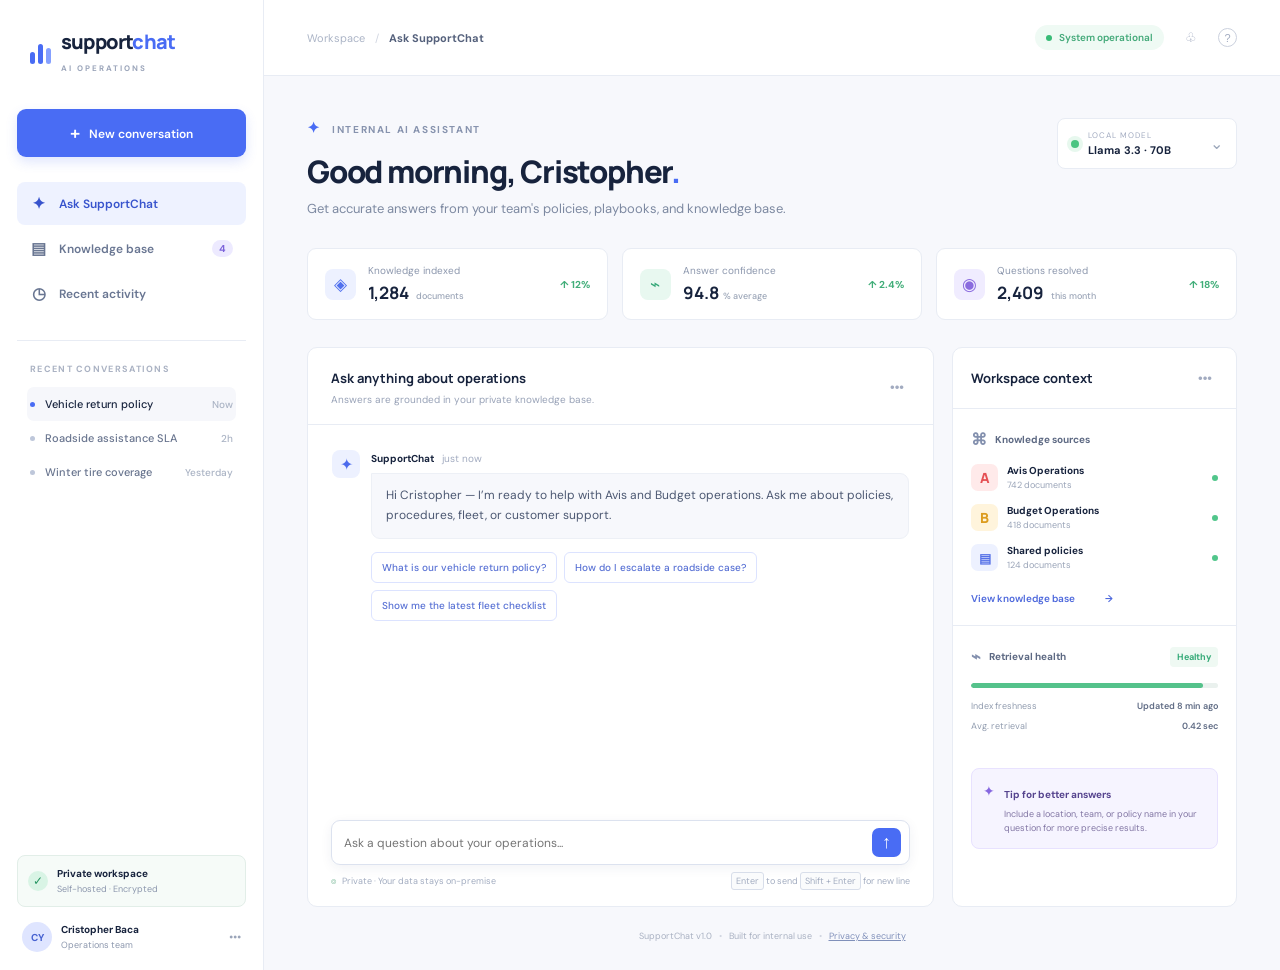
==== index.html @ 53b91ac0 "Init" ====
<!doctype html>
<html lang="en">
  <head>
    <meta charset="UTF-8" />
    <meta name="viewport" content="width=device-width, initial-scale=1.0" />
    <title>SupportChat — Avis / Budget AI workspace</title>
    <link rel="preconnect" href="https://fonts.googleapis.com" />
    <link rel="preconnect" href="https://fonts.gstatic.com" crossorigin />
    <link href="https://fonts.googleapis.com/css2?family=DM+Sans:wght@400;500;600;700&family=Manrope:wght@600;700;800&display=swap" rel="stylesheet" />
    <link rel="stylesheet" href="styles.css" />
  </head>
  <body>
    <div class="app-shell">
      <aside class="sidebar">
        <div class="brand">
          <div class="brand-mark"><span></span><span></span><span></span></div>
          <div><strong>support<span>chat</span></strong><small>AI OPERATIONS</small></div>
        </div>

        <button class="new-chat" id="newChat"><span>+</span> New conversation</button>

        <nav class="nav-list" aria-label="Main navigation">
          <a class="nav-item active" href="#"><span class="nav-icon">✦</span> Ask SupportChat</a>
          <a class="nav-item" href="#"><span class="nav-icon">▤</span> Knowledge base <b>4</b></a>
          <a class="nav-item" href="#"><span class="nav-icon">◷</span> Recent activity</a>
        </nav>

        <div class="sidebar-section">
          <label>Recent conversations</label>
          <button class="history-item selected"><span class="history-dot"></span><span>Vehicle return policy</span><time>Now</time></button>
          <button class="history-item"><span class="history-dot"></span><span>Roadside assistance SLA</span><time>2h</time></button>
          <button class="history-item"><span class="history-dot"></span><span>Winter tire coverage</span><time>Yesterday</time></button>
        </div>

        <div class="sidebar-footer">
          <div class="security-badge"><span>✓</span><div><strong>Private workspace</strong><small>Self-hosted · Encrypted</small></div></div>
          <div class="user-profile"><div class="avatar">CY</div><div><strong>Cristopher Baca</strong><small>Operations team</small></div><span class="more">•••</span></div>
        </div>
      </aside>

      <main class="main-content">
        <header class="topbar">
          <div class="breadcrumbs"><span>Workspace</span><i>/</i><strong>Ask SupportChat</strong></div>
          <div class="top-actions"><span class="live-pill"><span></span> System operational</span><button class="icon-button" aria-label="Notifications">♧</button><button class="help-button">?</button></div>
        </header>

        <div class="content-scroll">
          <section class="hero">
            <div>
              <div class="eyebrow"><span class="spark">✦</span> INTERNAL AI ASSISTANT</div>
              <h1>Good morning, Cristopher<span>.</span></h1>
              <p>Get accurate answers from your team's policies, playbooks, and knowledge base.</p>
            </div>
            <div class="model-chip"><span class="pulse"></span><div><small>LOCAL MODEL</small><strong>Llama 3.3 · 70B</strong></div><span class="chevron">⌄</span></div>
          </section>

          <section class="stats-row">
            <div class="stat-card"><div class="stat-icon blue">◈</div><div><small>Knowledge indexed</small><strong>1,284 <em>documents</em></strong></div><span class="stat-change">↑ 12%</span></div>
            <div class="stat-card"><div class="stat-icon green">⌁</div><div><small>Answer confidence</small><strong>94.8<em>% average</em></strong></div><span class="stat-change">↑ 2.4%</span></div>
            <div class="stat-card"><div class="stat-icon violet">◉</div><div><small>Questions resolved</small><strong>2,409 <em>this month</em></strong></div><span class="stat-change">↑ 18%</span></div>
          </section>

          <section class="workspace-grid">
            <div class="chat-panel">
              <div class="panel-heading"><div><h2>Ask anything about operations</h2><p>Answers are grounded in your private knowledge base.</p></div><button class="dots">•••</button></div>
              <div class="conversation" id="conversation">
                <div class="message assistant">
                  <div class="message-avatar">✦</div>
                  <div><div class="message-meta"><strong>SupportChat</strong><span>just now</span></div><div class="message-bubble">Hi Cristopher — I’m ready to help with Avis and Budget operations. Ask me about policies, procedures, fleet, or customer support.</div><div class="suggestions"><button class="suggestion">What is our vehicle return policy?</button><button class="suggestion">How do I escalate a roadside case?</button><button class="suggestion">Show me the latest fleet checklist</button></div></div>
                </div>
              </div>
              <div class="composer-wrap">
                <div class="composer"><textarea id="prompt" rows="1" placeholder="Ask a question about your operations..."></textarea><button id="sendButton" class="send-button" aria-label="Send message">↑</button></div>
                <div class="composer-meta"><span><span class="lock">⌾</span> Private · Your data stays on-premise</span><span><kbd>Enter</kbd> to send <kbd>Shift + Enter</kbd> for new line</span></div>
              </div>
            </div>

            <aside class="context-panel">
              <div class="context-header"><h2>Workspace context</h2><button class="dots">•••</button></div>
              <div class="context-block"><div class="context-label"><span class="label-icon">⌘</span> Knowledge sources</div><div class="source-list"><div class="source"><span class="source-logo avis">A</span><div><strong>Avis Operations</strong><small>742 documents</small></div><span class="source-status"></span></div><div class="source"><span class="source-logo budget">B</span><div><strong>Budget Operations</strong><small>418 documents</small></div><span class="source-status"></span></div><div class="source"><span class="source-logo policy">▤</span><div><strong>Shared policies</strong><small>124 documents</small></div><span class="source-status"></span></div></div><button class="view-all">View knowledge base <span>→</span></button></div>
              <div class="context-block health"><div class="context-label"><span class="label-icon">⌁</span> Retrieval health <span class="healthy">Healthy</span></div><div class="health-meter"><span></span></div><div class="health-values"><span>Index freshness</span><strong>Updated 8 min ago</strong></div><div class="health-values"><span>Avg. retrieval</span><strong>0.42 sec</strong></div></div>
              <div class="tip-card"><span class="tip-spark">✦</span><div><strong>Tip for better answers</strong><p>Include a location, team, or policy name in your question for more precise results.</p></div></div>
            </aside>
          </section>
          <footer>SupportChat v1.0 <span>•</span> Built for internal use <span>•</span> <a href="#">Privacy & security</a></footer>
        </div>
      </main>
    </div>
    <script src="app.js"></script>
  </body>
</html>
---- styles.css ----
:root{--ink:#17233d;--muted:#74809b;--line:#e8ecf4;--blue:#496cf4;--bg:#f7f8fc;--violet:#7b62da;font-family:"DM Sans",sans-serif;color:var(--ink)}*{box-sizing:border-box}body{margin:0;background:var(--bg);min-height:100vh}.app-shell{display:flex;min-height:100vh}.sidebar{width:264px;background:#fff;border-right:1px solid var(--line);padding:28px 17px 18px;display:flex;flex-direction:column}.brand{display:flex;align-items:center;gap:10px;padding:0 13px 33px}.brand strong{display:block;font:800 20px Manrope,sans-serif;letter-spacing:-.8px}.brand strong span{color:var(--blue)}.brand small{font-size:8px;color:#9ba5ba;letter-spacing:2px;font-weight:700}.brand-mark{display:flex;align-items:flex-end;gap:3px;height:24px}.brand-mark span{width:5px;border-radius:6px;background:var(--blue);display:block}.brand-mark span:first-child{height:12px}.brand-mark span:nth-child(2){height:20px}.brand-mark span:last-child{height:16px;background:#85a0ff}.new-chat{width:100%;border:0;border-radius:9px;background:var(--blue);color:#fff;padding:12px;font:600 12px "DM Sans";cursor:pointer;box-shadow:0 5px 12px #496cf42b}.new-chat span{font-size:18px;vertical-align:-1px;margin-right:6px}.nav-list{padding:23px 0;border-bottom:1px solid var(--line)}.nav-item{display:flex;align-items:center;gap:12px;text-decoration:none;color:#697692;padding:11px 13px;border-radius:8px;font-size:12px;font-weight:600;margin:2px 0}.nav-item.active{background:#eef2ff;color:#3854cd}.nav-icon{font-size:16px;width:17px;text-align:center}.nav-item b{margin-left:auto;border-radius:10px;background:#edeaff;color:#7b62da;padding:2px 7px;font-size:10px}.sidebar-section{padding:22px 10px}.sidebar-section label{display:block;text-transform:uppercase;font-size:9px;font-weight:700;letter-spacing:1.3px;color:#aab2c3;margin:0 3px 12px}.history-item{width:100%;display:flex;align-items:center;border:0;background:transparent;text-align:left;color:#68748e;padding:10px 3px;border-radius:7px;font:500 11px "DM Sans";cursor:pointer}.history-item.selected{background:#f6f7fb;color:var(--ink)}.history-dot{width:5px;height:5px;border-radius:50%;background:#bec7da;margin-right:10px}.history-item.selected .history-dot{background:var(--blue)}.history-item time{margin-left:auto;color:#aab3c4;font-size:10px}.sidebar-footer{margin-top:auto}.security-badge{display:flex;gap:9px;align-items:center;border:1px solid #e2eee8;background:#f6fbf8;border-radius:8px;padding:11px 10px;margin-bottom:15px}.security-badge>span{background:#d9f4e5;color:#249460;border-radius:50%;width:20px;height:20px;text-align:center;padding-top:2px;font-size:12px}.security-badge strong,.security-badge small,.user-profile strong,.user-profile small{display:block}.security-badge strong{font-size:10px}.security-badge small,.user-profile small{font-size:9px;color:#8c97ad;margin-top:3px}.user-profile{display:flex;align-items:center;gap:9px;padding:0 5px}.avatar{width:30px;height:30px;border-radius:50%;background:#dfe5ff;color:#4762d1;display:grid;place-items:center;font-size:10px;font-weight:700}.user-profile strong{font-size:10px}.more{margin-left:auto;color:#9ba5b9;font-size:12px}.main-content{flex:1;min-width:0}.topbar{height:76px;background:#fff;border-bottom:1px solid var(--line);display:flex;align-items:center;justify-content:space-between;padding:0 43px}.breadcrumbs{font-size:11px;color:#abb4c6}.breadcrumbs i{font-style:normal;padding:0 10px;color:#d1d6e1}.breadcrumbs strong{color:#55617c}.top-actions{display:flex;align-items:center;gap:15px}.live-pill{color:#43a979;background:#effaf4;border-radius:20px;padding:6px 11px;font-size:10px;font-weight:600}.live-pill span{display:inline-block;width:6px;height:6px;border-radius:50%;background:#39bb77;margin-right:5px}.icon-button,.help-button,.dots{border:0;background:none;color:#a2abc0;cursor:pointer}.help-button{border:1px solid #cbd1de;border-radius:50%;width:19px;height:19px;padding:0;font-size:11px}.content-scroll{max-width:1260px;margin:auto;padding:42px 43px 28px}.hero{display:flex;justify-content:space-between;align-items:flex-start;margin-bottom:31px}.eyebrow{font-size:10px;letter-spacing:1.6px;color:#8793ae;font-weight:700;margin-bottom:12px}.spark{color:var(--blue);font-size:15px;margin-right:7px}h1{font:800 31px Manrope,sans-serif;letter-spacing:-1.2px;margin:0 0 8px}h1 span{color:var(--blue)}.hero p{margin:0;color:#7d89a1;font-size:13px}.model-chip{display:flex;align-items:center;gap:9px;padding:11px 13px;border:1px solid var(--line);border-radius:8px;background:#fff;min-width:180px}.model-chip small{display:block;font-size:8px;color:#a2abc0;letter-spacing:1px}.model-chip strong{display:block;font-size:11px;margin-top:3px}.pulse{width:8px;height:8px;border-radius:50%;background:#4bc481;box-shadow:0 0 0 4px #e7f8ee}.chevron{margin-left:auto;color:#9ba6ba}.stats-row{display:grid;grid-template-columns:repeat(3,1fr);gap:14px;margin-bottom:27px}.stat-card{background:#fff;border:1px solid var(--line);border-radius:9px;padding:15px 17px;display:flex;align-items:center;gap:12px}.stat-icon{width:31px;height:31px;border-radius:8px;display:grid;place-items:center;font-size:17px}.stat-icon.blue{color:#5171ee;background:#edf1ff}.stat-icon.green{color:#35a878;background:#e8f8f0}.stat-icon.violet{color:#8a6bdf;background:#f0ecff}.stat-card small{display:block;color:#8c97ad;font-size:10px}.stat-card strong{font:700 17px Manrope,sans-serif;display:block;margin-top:4px}.stat-card em{font:500 9px "DM Sans";color:#9ba5b7;font-style:normal;margin-left:4px}.stat-change{margin-left:auto;color:#40ad78;font-size:10px;font-weight:700}.workspace-grid{display:grid;grid-template-columns:minmax(0,1fr) 285px;gap:18px}.chat-panel,.context-panel{background:#fff;border:1px solid var(--line);border-radius:10px}.chat-panel{min-height:560px;display:flex;flex-direction:column}.panel-heading,.context-header{display:flex;justify-content:space-between;padding:21px 23px 18px;border-bottom:1px solid var(--line)}h2{font:700 13px Manrope,sans-serif;margin:0}.panel-heading p{color:#98a2b7;margin:6px 0 0;font-size:10px}.conversation{padding:25px 24px;flex:1}.message{display:flex;gap:11px;max-width:680px}.message-avatar{width:28px;height:28px;border-radius:8px;background:#edf1ff;color:#4c6bed;display:grid;place-items:center;flex:0 0 auto}.message-meta{font-size:10px;margin:2px 0 8px}.message-meta strong{margin-right:8px}.message-meta span{color:#a2abc0}.message-bubble{font-size:12px;line-height:1.65;background:#f7f8fc;border:1px solid #edf0f6;color:#4c5872;padding:12px 14px;border-radius:0 9px 9px 9px}.suggestions{display:flex;flex-wrap:wrap;gap:7px;margin-top:13px}.suggestion{font:500 10px "DM Sans";color:#5770d4;background:#fff;border:1px solid #dce3ff;border-radius:6px;padding:8px 10px;cursor:pointer}.suggestion:hover{background:#f3f5ff}.composer-wrap{padding:0 23px 19px}.composer{border:1px solid #dce2ef;border-radius:9px;display:flex;align-items:flex-end;padding:7px 8px 7px 12px;box-shadow:0 3px 12px #1a2c5910}.composer textarea{resize:none;border:0;outline:0;flex:1;font:12px "DM Sans";color:var(--ink);padding:6px 0}.send-button{width:29px;height:29px;border:0;border-radius:7px;background:var(--blue);color:white;font-size:18px;cursor:pointer}.composer-meta{display:flex;justify-content:space-between;color:#a2acc0;font-size:9px;margin-top:10px}.lock{color:#65ad88;margin-right:4px}.composer-meta kbd{font:9px "DM Sans";border:1px solid #d8deea;background:#fafbfc;border-radius:3px;padding:2px 4px}.context-panel{padding-bottom:18px}.context-header{padding:21px 18px}.context-block{padding:20px 18px 18px;border-bottom:1px solid var(--line)}.context-label{color:#5d6983;font-size:10px;font-weight:700;display:flex;align-items:center;gap:8px}.label-icon{color:#8390ae;font-size:16px}.source-list{margin-top:14px}.source{display:flex;align-items:center;gap:9px;margin:13px 0}.source-logo{display:grid;place-items:center;width:27px;height:27px;border-radius:7px;font:800 14px Manrope}.source-logo.avis{background:#ffeaea;color:#e55054}.source-logo.budget{background:#fff4dc;color:#dc9c20}.source-logo.policy{background:#edf1ff;color:#5470e7;font-size:13px}.source strong,.source small{display:block}.source strong{font-size:10px}.source small{color:#9aa4b8;font-size:9px;margin-top:2px}.source-status{margin-left:auto;width:6px;height:6px;border-radius:50%;background:#51c68b}.view-all{border:0;background:none;color:#4d68dc;font:600 10px "DM Sans";padding:8px 0 0;cursor:pointer}.view-all span{margin-left:28px}.health{border:0}.healthy{color:#37ab79;background:#eff9f3;padding:4px 7px;border-radius:4px;font-size:9px;margin-left:auto}.health-meter{height:5px;border-radius:9px;background:#eaf1ee;margin:16px 0 12px;overflow:hidden}.health-meter span{display:block;width:94%;height:100%;background:#55c28b;border-radius:9px}.health-values{display:flex;justify-content:space-between;font-size:9px;color:#919caf;margin-top:8px}.health-values strong{font-weight:600;color:#5f6b84}.tip-card{margin:18px;background:#f6f4ff;border:1px solid #e8e2ff;border-radius:8px;padding:13px 11px;display:flex;gap:9px}.tip-spark{color:#8667e0;font-size:14px}.tip-card strong{font-size:10px;color:#55438e}.tip-card p{font-size:9px;color:#8276a4;line-height:1.5;margin:5px 0 0}footer{text-align:center;color:#a9b1c2;font-size:9px;margin-top:23px}footer span{padding:0 5px;color:#d2d7e1}footer a{color:#8090ba}@media(max-width:850px){.sidebar{width:220px}.content-scroll{padding:30px 22px}.topbar{padding:0 22px}.workspace-grid{grid-template-columns:1fr}.context-panel{display:grid;grid-template-columns:1fr 1fr}.context-header{grid-column:1/-1}.tip-card{grid-column:1/-1}.stats-row{gap:8px}.stat-card{padding:12px}.stat-card em{display:none}}@media(max-width:620px){.sidebar{display:none}.topbar{height:60px}.hero{display:block}.model-chip{margin-top:18px}.stats-row{grid-template-columns:1fr}.content-scroll{padding:25px 15px}.composer-meta span:last-child{display:none}.context-panel{display:block}}
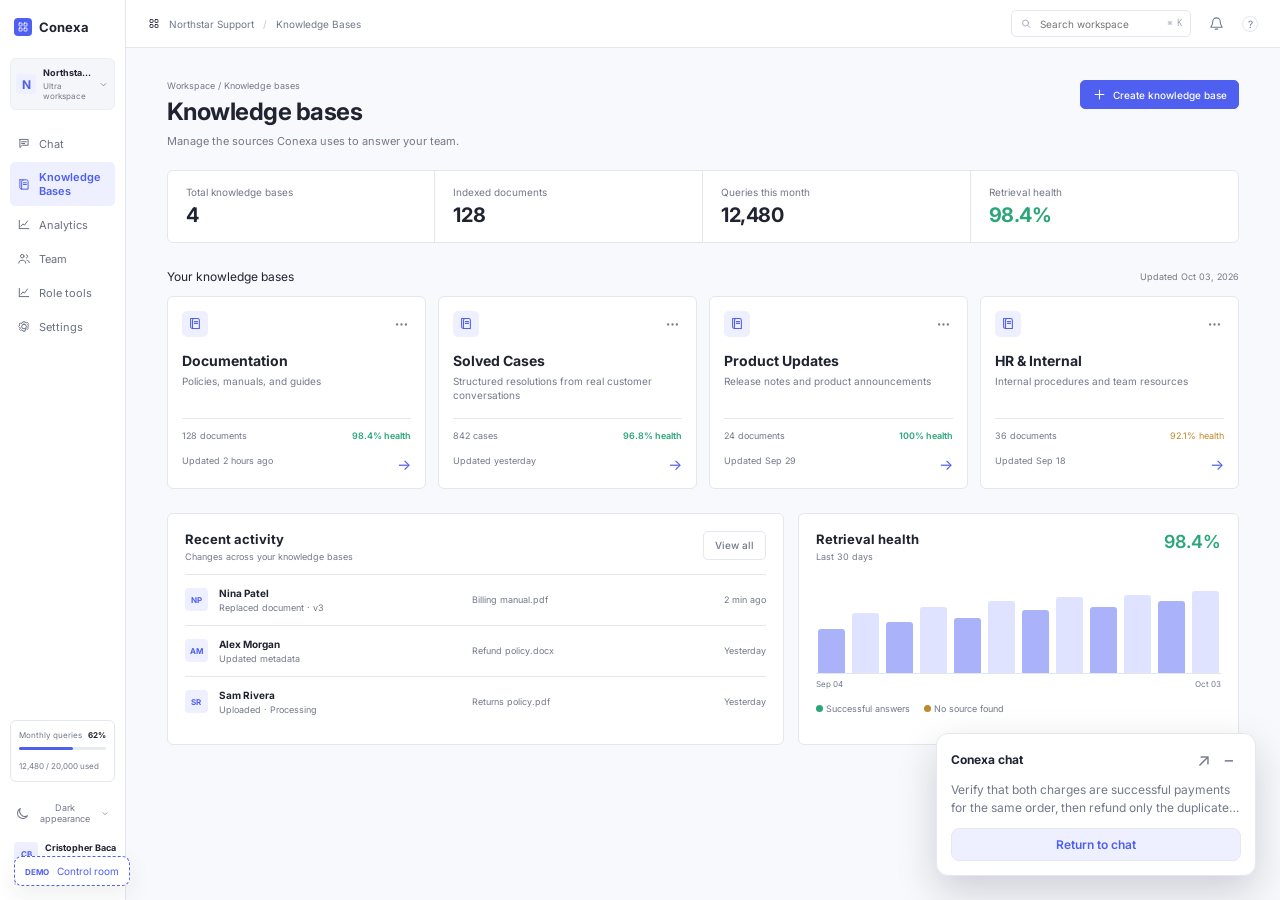
==== commit cf8d6d78: "ABLE TO PUBLISH" ====
--- a/index.html
+++ b/index.html
@@ -1,91 +1,16 @@
-<!doctype html>
+﻿<!doctype html>
 <html lang="en">
   <head>
     <meta charset="UTF-8" />
     <meta name="viewport" content="width=device-width, initial-scale=1.0" />
-    <title>SupportChat — Avis / Budget AI workspace</title>
+    <title>Conexa</title>
     <link rel="preconnect" href="https://fonts.googleapis.com" />
     <link rel="preconnect" href="https://fonts.gstatic.com" crossorigin />
-    <link href="https://fonts.googleapis.com/css2?family=DM+Sans:wght@400;500;600;700&family=Manrope:wght@600;700;800&display=swap" rel="stylesheet" />
-    <link rel="stylesheet" href="styles.css" />
+    <link href="https://fonts.googleapis.com/css2?family=Inter:wght@400;500;600;700&display=swap" rel="stylesheet" />
+    <link rel="stylesheet" href="./styles.css" />
   </head>
   <body>
-    <div class="app-shell">
-      <aside class="sidebar">
-        <div class="brand">
-          <div class="brand-mark"><span></span><span></span><span></span></div>
-          <div><strong>support<span>chat</span></strong><small>AI OPERATIONS</small></div>
-        </div>
-
-        <button class="new-chat" id="newChat"><span>+</span> New conversation</button>
-
-        <nav class="nav-list" aria-label="Main navigation">
-          <a class="nav-item active" href="#"><span class="nav-icon">✦</span> Ask SupportChat</a>
-          <a class="nav-item" href="#"><span class="nav-icon">▤</span> Knowledge base <b>4</b></a>
-          <a class="nav-item" href="#"><span class="nav-icon">◷</span> Recent activity</a>
-        </nav>
-
-        <div class="sidebar-section">
-          <label>Recent conversations</label>
-          <button class="history-item selected"><span class="history-dot"></span><span>Vehicle return policy</span><time>Now</time></button>
-          <button class="history-item"><span class="history-dot"></span><span>Roadside assistance SLA</span><time>2h</time></button>
-          <button class="history-item"><span class="history-dot"></span><span>Winter tire coverage</span><time>Yesterday</time></button>
-        </div>
-
-        <div class="sidebar-footer">
-          <div class="security-badge"><span>✓</span><div><strong>Private workspace</strong><small>Self-hosted · Encrypted</small></div></div>
-          <div class="user-profile"><div class="avatar">CY</div><div><strong>Cristopher Baca</strong><small>Operations team</small></div><span class="more">•••</span></div>
-        </div>
-      </aside>
-
-      <main class="main-content">
-        <header class="topbar">
-          <div class="breadcrumbs"><span>Workspace</span><i>/</i><strong>Ask SupportChat</strong></div>
-          <div class="top-actions"><span class="live-pill"><span></span> System operational</span><button class="icon-button" aria-label="Notifications">♧</button><button class="help-button">?</button></div>
-        </header>
-
-        <div class="content-scroll">
-          <section class="hero">
-            <div>
-              <div class="eyebrow"><span class="spark">✦</span> INTERNAL AI ASSISTANT</div>
-              <h1>Good morning, Cristopher<span>.</span></h1>
-              <p>Get accurate answers from your team's policies, playbooks, and knowledge base.</p>
-            </div>
-            <div class="model-chip"><span class="pulse"></span><div><small>LOCAL MODEL</small><strong>Llama 3.3 · 70B</strong></div><span class="chevron">⌄</span></div>
-          </section>
-
-          <section class="stats-row">
-            <div class="stat-card"><div class="stat-icon blue">◈</div><div><small>Knowledge indexed</small><strong>1,284 <em>documents</em></strong></div><span class="stat-change">↑ 12%</span></div>
-            <div class="stat-card"><div class="stat-icon green">⌁</div><div><small>Answer confidence</small><strong>94.8<em>% average</em></strong></div><span class="stat-change">↑ 2.4%</span></div>
-            <div class="stat-card"><div class="stat-icon violet">◉</div><div><small>Questions resolved</small><strong>2,409 <em>this month</em></strong></div><span class="stat-change">↑ 18%</span></div>
-          </section>
-
-          <section class="workspace-grid">
-            <div class="chat-panel">
-              <div class="panel-heading"><div><h2>Ask anything about operations</h2><p>Answers are grounded in your private knowledge base.</p></div><button class="dots">•••</button></div>
-              <div class="conversation" id="conversation">
-                <div class="message assistant">
-                  <div class="message-avatar">✦</div>
-                  <div><div class="message-meta"><strong>SupportChat</strong><span>just now</span></div><div class="message-bubble">Hi Cristopher — I’m ready to help with Avis and Budget operations. Ask me about policies, procedures, fleet, or customer support.</div><div class="suggestions"><button class="suggestion">What is our vehicle return policy?</button><button class="suggestion">How do I escalate a roadside case?</button><button class="suggestion">Show me the latest fleet checklist</button></div></div>
-                </div>
-              </div>
-              <div class="composer-wrap">
-                <div class="composer"><textarea id="prompt" rows="1" placeholder="Ask a question about your operations..."></textarea><button id="sendButton" class="send-button" aria-label="Send message">↑</button></div>
-                <div class="composer-meta"><span><span class="lock">⌾</span> Private · Your data stays on-premise</span><span><kbd>Enter</kbd> to send <kbd>Shift + Enter</kbd> for new line</span></div>
-              </div>
-            </div>
-
-            <aside class="context-panel">
-              <div class="context-header"><h2>Workspace context</h2><button class="dots">•••</button></div>
-              <div class="context-block"><div class="context-label"><span class="label-icon">⌘</span> Knowledge sources</div><div class="source-list"><div class="source"><span class="source-logo avis">A</span><div><strong>Avis Operations</strong><small>742 documents</small></div><span class="source-status"></span></div><div class="source"><span class="source-logo budget">B</span><div><strong>Budget Operations</strong><small>418 documents</small></div><span class="source-status"></span></div><div class="source"><span class="source-logo policy">▤</span><div><strong>Shared policies</strong><small>124 documents</small></div><span class="source-status"></span></div></div><button class="view-all">View knowledge base <span>→</span></button></div>
-              <div class="context-block health"><div class="context-label"><span class="label-icon">⌁</span> Retrieval health <span class="healthy">Healthy</span></div><div class="health-meter"><span></span></div><div class="health-values"><span>Index freshness</span><strong>Updated 8 min ago</strong></div><div class="health-values"><span>Avg. retrieval</span><strong>0.42 sec</strong></div></div>
-              <div class="tip-card"><span class="tip-spark">✦</span><div><strong>Tip for better answers</strong><p>Include a location, team, or policy name in your question for more precise results.</p></div></div>
-            </aside>
-          </section>
-          <footer>SupportChat v1.0 <span>•</span> Built for internal use <span>•</span> <a href="#">Privacy & security</a></footer>
-        </div>
-      </main>
-    </div>
-    <script src="app.js"></script>
+    <div id="app"></div>
+    <script type="module" src="./js/app.js"></script>
   </body>
 </html>
--- a/styles.css
+++ b/styles.css
@@ -1 +1,5 @@
-:root{--ink:#17233d;--muted:#74809b;--line:#e8ecf4;--blue:#496cf4;--bg:#f7f8fc;--violet:#7b62da;font-family:"DM Sans",sans-serif;color:var(--ink)}*{box-sizing:border-box}body{margin:0;background:var(--bg);min-height:100vh}.app-shell{display:flex;min-height:100vh}.sidebar{width:264px;background:#fff;border-right:1px solid var(--line);padding:28px 17px 18px;display:flex;flex-direction:column}.brand{display:flex;align-items:center;gap:10px;padding:0 13px 33px}.brand strong{display:block;font:800 20px Manrope,sans-serif;letter-spacing:-.8px}.brand strong span{color:var(--blue)}.brand small{font-size:8px;color:#9ba5ba;letter-spacing:2px;font-weight:700}.brand-mark{display:flex;align-items:flex-end;gap:3px;height:24px}.brand-mark span{width:5px;border-radius:6px;background:var(--blue);display:block}.brand-mark span:first-child{height:12px}.brand-mark span:nth-child(2){height:20px}.brand-mark span:last-child{height:16px;background:#85a0ff}.new-chat{width:100%;border:0;border-radius:9px;background:var(--blue);color:#fff;padding:12px;font:600 12px "DM Sans";cursor:pointer;box-shadow:0 5px 12px #496cf42b}.new-chat span{font-size:18px;vertical-align:-1px;margin-right:6px}.nav-list{padding:23px 0;border-bottom:1px solid var(--line)}.nav-item{display:flex;align-items:center;gap:12px;text-decoration:none;color:#697692;padding:11px 13px;border-radius:8px;font-size:12px;font-weight:600;margin:2px 0}.nav-item.active{background:#eef2ff;color:#3854cd}.nav-icon{font-size:16px;width:17px;text-align:center}.nav-item b{margin-left:auto;border-radius:10px;background:#edeaff;color:#7b62da;padding:2px 7px;font-size:10px}.sidebar-section{padding:22px 10px}.sidebar-section label{display:block;text-transform:uppercase;font-size:9px;font-weight:700;letter-spacing:1.3px;color:#aab2c3;margin:0 3px 12px}.history-item{width:100%;display:flex;align-items:center;border:0;background:transparent;text-align:left;color:#68748e;padding:10px 3px;border-radius:7px;font:500 11px "DM Sans";cursor:pointer}.history-item.selected{background:#f6f7fb;color:var(--ink)}.history-dot{width:5px;height:5px;border-radius:50%;background:#bec7da;margin-right:10px}.history-item.selected .history-dot{background:var(--blue)}.history-item time{margin-left:auto;color:#aab3c4;font-size:10px}.sidebar-footer{margin-top:auto}.security-badge{display:flex;gap:9px;align-items:center;border:1px solid #e2eee8;background:#f6fbf8;border-radius:8px;padding:11px 10px;margin-bottom:15px}.security-badge>span{background:#d9f4e5;color:#249460;border-radius:50%;width:20px;height:20px;text-align:center;padding-top:2px;font-size:12px}.security-badge strong,.security-badge small,.user-profile strong,.user-profile small{display:block}.security-badge strong{font-size:10px}.security-badge small,.user-profile small{font-size:9px;color:#8c97ad;margin-top:3px}.user-profile{display:flex;align-items:center;gap:9px;padding:0 5px}.avatar{width:30px;height:30px;border-radius:50%;background:#dfe5ff;color:#4762d1;display:grid;place-items:center;font-size:10px;font-weight:700}.user-profile strong{font-size:10px}.more{margin-left:auto;color:#9ba5b9;font-size:12px}.main-content{flex:1;min-width:0}.topbar{height:76px;background:#fff;border-bottom:1px solid var(--line);display:flex;align-items:center;justify-content:space-between;padding:0 43px}.breadcrumbs{font-size:11px;color:#abb4c6}.breadcrumbs i{font-style:normal;padding:0 10px;color:#d1d6e1}.breadcrumbs strong{color:#55617c}.top-actions{display:flex;align-items:center;gap:15px}.live-pill{color:#43a979;background:#effaf4;border-radius:20px;padding:6px 11px;font-size:10px;font-weight:600}.live-pill span{display:inline-block;width:6px;height:6px;border-radius:50%;background:#39bb77;margin-right:5px}.icon-button,.help-button,.dots{border:0;background:none;color:#a2abc0;cursor:pointer}.help-button{border:1px solid #cbd1de;border-radius:50%;width:19px;height:19px;padding:0;font-size:11px}.content-scroll{max-width:1260px;margin:auto;padding:42px 43px 28px}.hero{display:flex;justify-content:space-between;align-items:flex-start;margin-bottom:31px}.eyebrow{font-size:10px;letter-spacing:1.6px;color:#8793ae;font-weight:700;margin-bottom:12px}.spark{color:var(--blue);font-size:15px;margin-right:7px}h1{font:800 31px Manrope,sans-serif;letter-spacing:-1.2px;margin:0 0 8px}h1 span{color:var(--blue)}.hero p{margin:0;color:#7d89a1;font-size:13px}.model-chip{display:flex;align-items:center;gap:9px;padding:11px 13px;border:1px solid var(--line);border-radius:8px;background:#fff;min-width:180px}.model-chip small{display:block;font-size:8px;color:#a2abc0;letter-spacing:1px}.model-chip strong{display:block;font-size:11px;margin-top:3px}.pulse{width:8px;height:8px;border-radius:50%;background:#4bc481;box-shadow:0 0 0 4px #e7f8ee}.chevron{margin-left:auto;color:#9ba6ba}.stats-row{display:grid;grid-template-columns:repeat(3,1fr);gap:14px;margin-bottom:27px}.stat-card{background:#fff;border:1px solid var(--line);border-radius:9px;padding:15px 17px;display:flex;align-items:center;gap:12px}.stat-icon{width:31px;height:31px;border-radius:8px;display:grid;place-items:center;font-size:17px}.stat-icon.blue{color:#5171ee;background:#edf1ff}.stat-icon.green{color:#35a878;background:#e8f8f0}.stat-icon.violet{color:#8a6bdf;background:#f0ecff}.stat-card small{display:block;color:#8c97ad;font-size:10px}.stat-card strong{font:700 17px Manrope,sans-serif;display:block;margin-top:4px}.stat-card em{font:500 9px "DM Sans";color:#9ba5b7;font-style:normal;margin-left:4px}.stat-change{margin-left:auto;color:#40ad78;font-size:10px;font-weight:700}.workspace-grid{display:grid;grid-template-columns:minmax(0,1fr) 285px;gap:18px}.chat-panel,.context-panel{background:#fff;border:1px solid var(--line);border-radius:10px}.chat-panel{min-height:560px;display:flex;flex-direction:column}.panel-heading,.context-header{display:flex;justify-content:space-between;padding:21px 23px 18px;border-bottom:1px solid var(--line)}h2{font:700 13px Manrope,sans-serif;margin:0}.panel-heading p{color:#98a2b7;margin:6px 0 0;font-size:10px}.conversation{padding:25px 24px;flex:1}.message{display:flex;gap:11px;max-width:680px}.message-avatar{width:28px;height:28px;border-radius:8px;background:#edf1ff;color:#4c6bed;display:grid;place-items:center;flex:0 0 auto}.message-meta{font-size:10px;margin:2px 0 8px}.message-meta strong{margin-right:8px}.message-meta span{color:#a2abc0}.message-bubble{font-size:12px;line-height:1.65;background:#f7f8fc;border:1px solid #edf0f6;color:#4c5872;padding:12px 14px;border-radius:0 9px 9px 9px}.suggestions{display:flex;flex-wrap:wrap;gap:7px;margin-top:13px}.suggestion{font:500 10px "DM Sans";color:#5770d4;background:#fff;border:1px solid #dce3ff;border-radius:6px;padding:8px 10px;cursor:pointer}.suggestion:hover{background:#f3f5ff}.composer-wrap{padding:0 23px 19px}.composer{border:1px solid #dce2ef;border-radius:9px;display:flex;align-items:flex-end;padding:7px 8px 7px 12px;box-shadow:0 3px 12px #1a2c5910}.composer textarea{resize:none;border:0;outline:0;flex:1;font:12px "DM Sans";color:var(--ink);padding:6px 0}.send-button{width:29px;height:29px;border:0;border-radius:7px;background:var(--blue);color:white;font-size:18px;cursor:pointer}.composer-meta{display:flex;justify-content:space-between;color:#a2acc0;font-size:9px;margin-top:10px}.lock{color:#65ad88;margin-right:4px}.composer-meta kbd{font:9px "DM Sans";border:1px solid #d8deea;background:#fafbfc;border-radius:3px;padding:2px 4px}.context-panel{padding-bottom:18px}.context-header{padding:21px 18px}.context-block{padding:20px 18px 18px;border-bottom:1px solid var(--line)}.context-label{color:#5d6983;font-size:10px;font-weight:700;display:flex;align-items:center;gap:8px}.label-icon{color:#8390ae;font-size:16px}.source-list{margin-top:14px}.source{display:flex;align-items:center;gap:9px;margin:13px 0}.source-logo{display:grid;place-items:center;width:27px;height:27px;border-radius:7px;font:800 14px Manrope}.source-logo.avis{background:#ffeaea;color:#e55054}.source-logo.budget{background:#fff4dc;color:#dc9c20}.source-logo.policy{background:#edf1ff;color:#5470e7;font-size:13px}.source strong,.source small{display:block}.source strong{font-size:10px}.source small{color:#9aa4b8;font-size:9px;margin-top:2px}.source-status{margin-left:auto;width:6px;height:6px;border-radius:50%;background:#51c68b}.view-all{border:0;background:none;color:#4d68dc;font:600 10px "DM Sans";padding:8px 0 0;cursor:pointer}.view-all span{margin-left:28px}.health{border:0}.healthy{color:#37ab79;background:#eff9f3;padding:4px 7px;border-radius:4px;font-size:9px;margin-left:auto}.health-meter{height:5px;border-radius:9px;background:#eaf1ee;margin:16px 0 12px;overflow:hidden}.health-meter span{display:block;width:94%;height:100%;background:#55c28b;border-radius:9px}.health-values{display:flex;justify-content:space-between;font-size:9px;color:#919caf;margin-top:8px}.health-values strong{font-weight:600;color:#5f6b84}.tip-card{margin:18px;background:#f6f4ff;border:1px solid #e8e2ff;border-radius:8px;padding:13px 11px;display:flex;gap:9px}.tip-spark{color:#8667e0;font-size:14px}.tip-card strong{font-size:10px;color:#55438e}.tip-card p{font-size:9px;color:#8276a4;line-height:1.5;margin:5px 0 0}footer{text-align:center;color:#a9b1c2;font-size:9px;margin-top:23px}footer span{padding:0 5px;color:#d2d7e1}footer a{color:#8090ba}@media(max-width:850px){.sidebar{width:220px}.content-scroll{padding:30px 22px}.topbar{padding:0 22px}.workspace-grid{grid-template-columns:1fr}.context-panel{display:grid;grid-template-columns:1fr 1fr}.context-header{grid-column:1/-1}.tip-card{grid-column:1/-1}.stats-row{gap:8px}.stat-card{padding:12px}.stat-card em{display:none}}@media(max-width:620px){.sidebar{display:none}.topbar{height:60px}.hero{display:block}.model-chip{margin-top:18px}.stats-row{grid-template-columns:1fr}.content-scroll{padding:25px 15px}.composer-meta span:last-child{display:none}.context-panel{display:block}}
+@import url("./styles/base.css");
+@import url("./styles/theme.css");
+@import url("./styles/responsive.css");
+@import url("./styles/chat.css");
+@import url("./styles/theme-components.css");
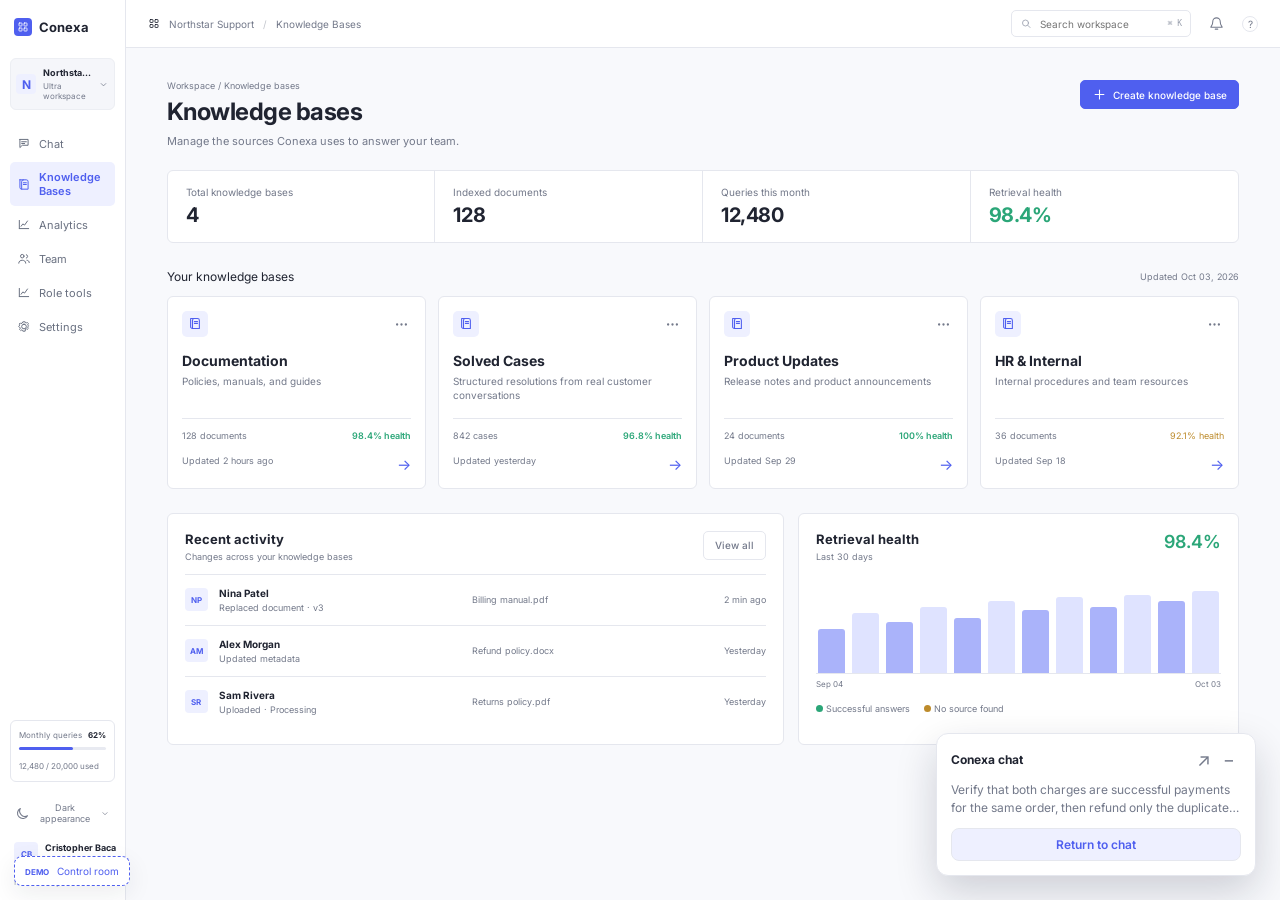
==== commit f49cc528: "a" ====
--- a/index.html
+++ b/index.html
@@ -7,6 +7,7 @@
     <link rel="preconnect" href="https://fonts.googleapis.com" />
     <link rel="preconnect" href="https://fonts.gstatic.com" crossorigin />
     <link href="https://fonts.googleapis.com/css2?family=Inter:wght@400;500;600;700&display=swap" rel="stylesheet" />
+    <link rel="icon" href="./conexa.ico" type="image/x-icon" />
     <link rel="stylesheet" href="./styles.css" />
   </head>
   <body>
